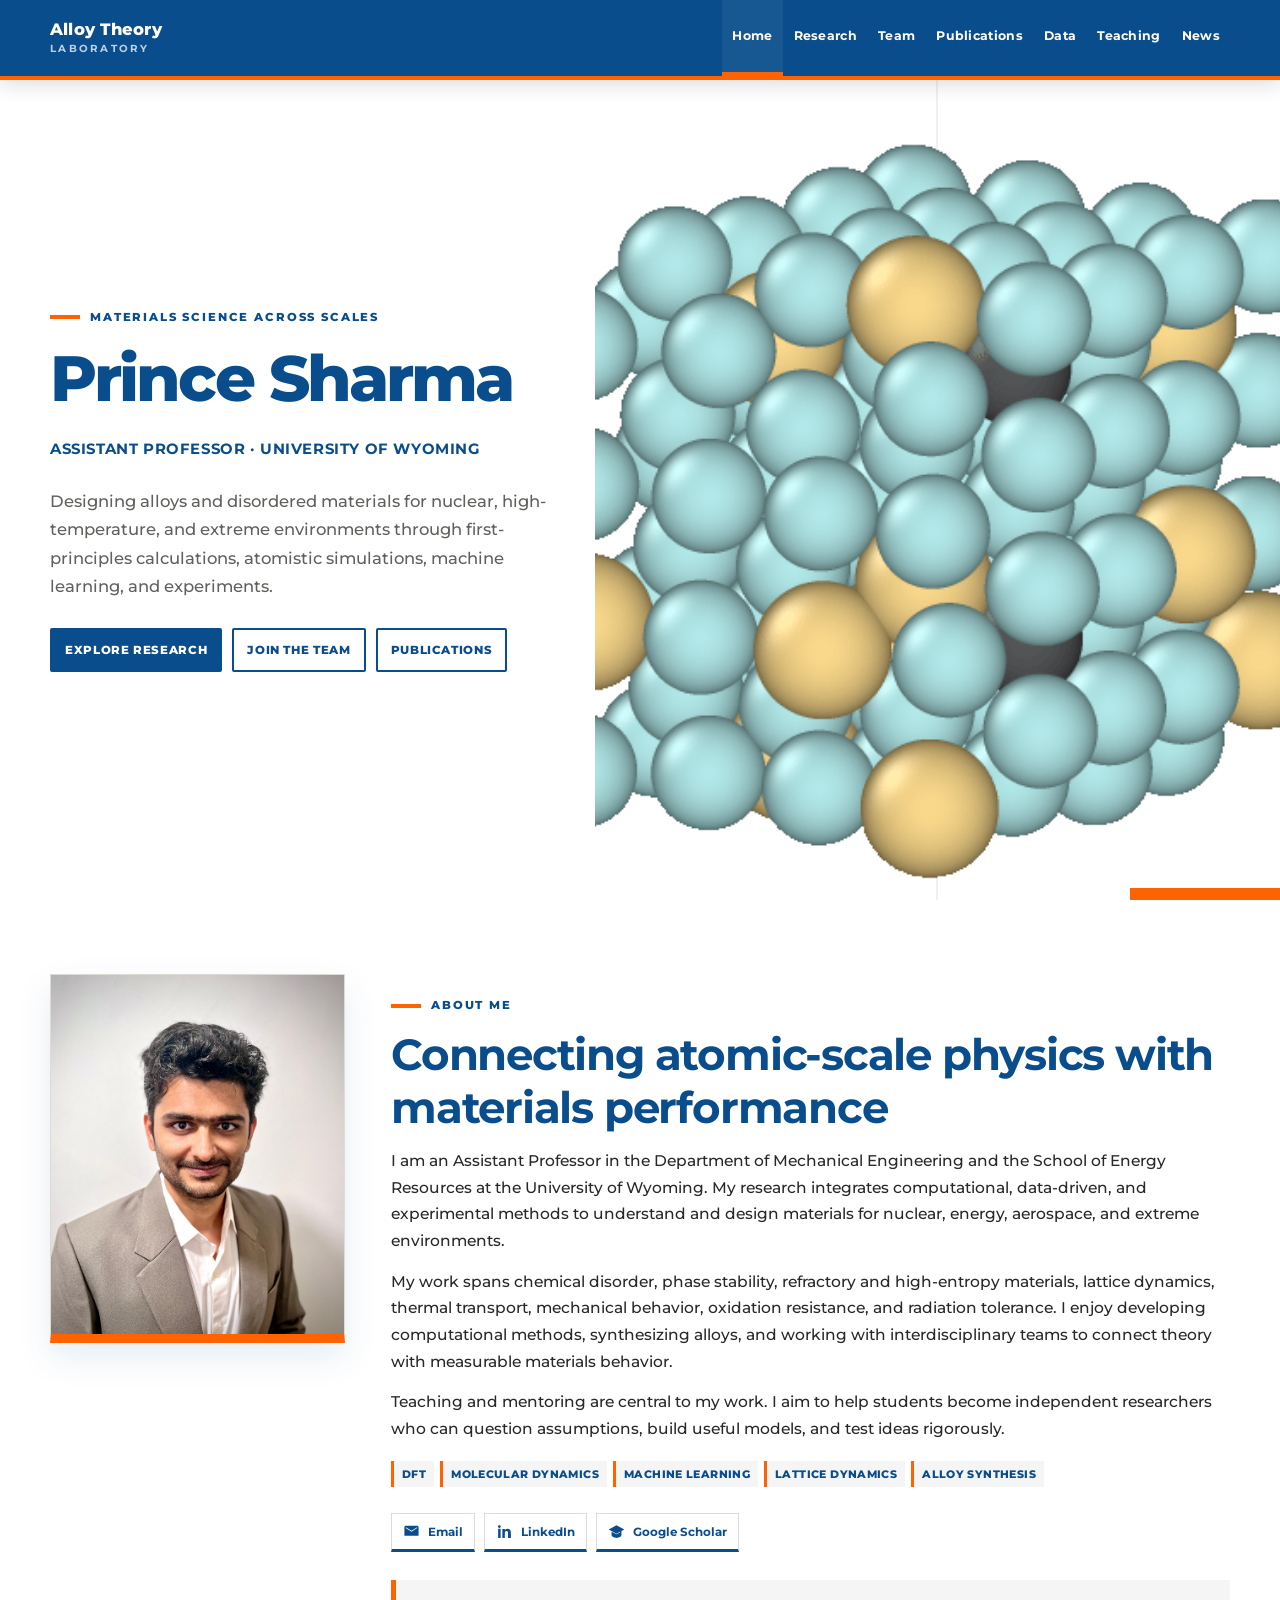
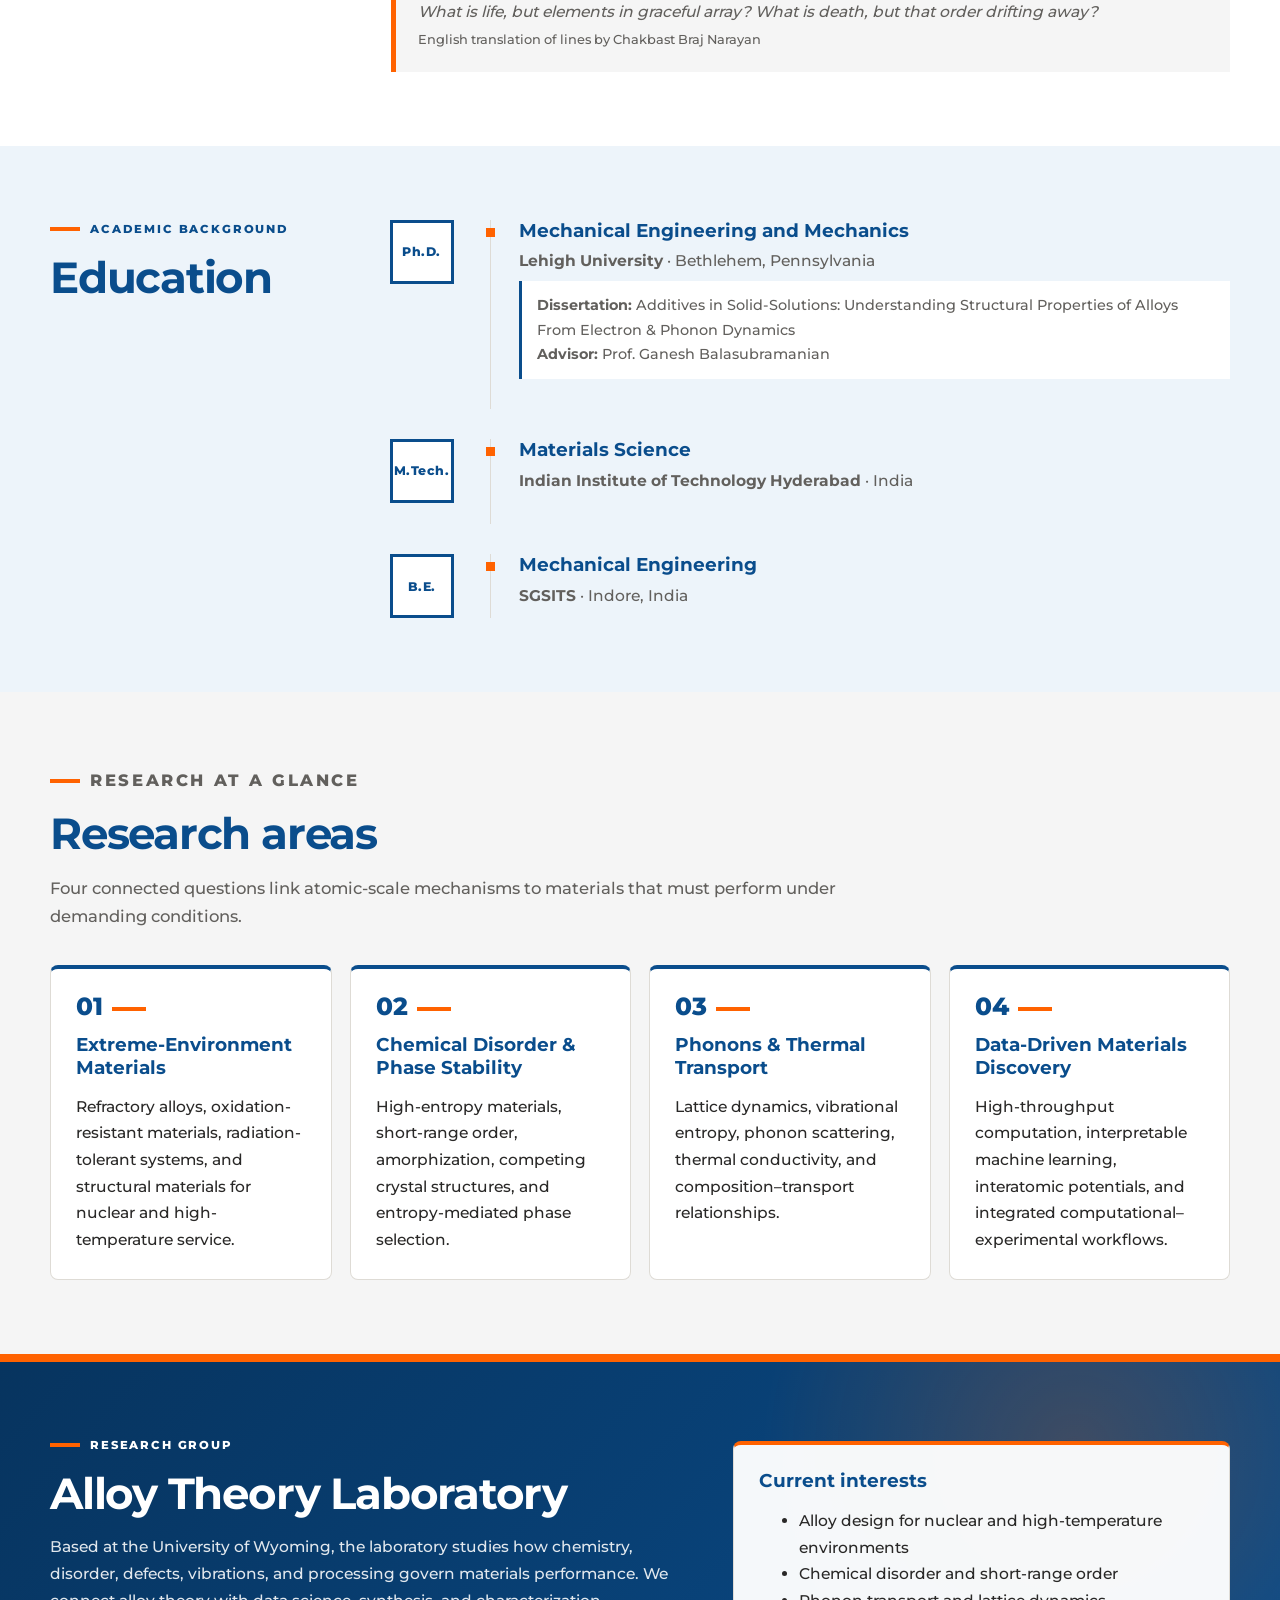
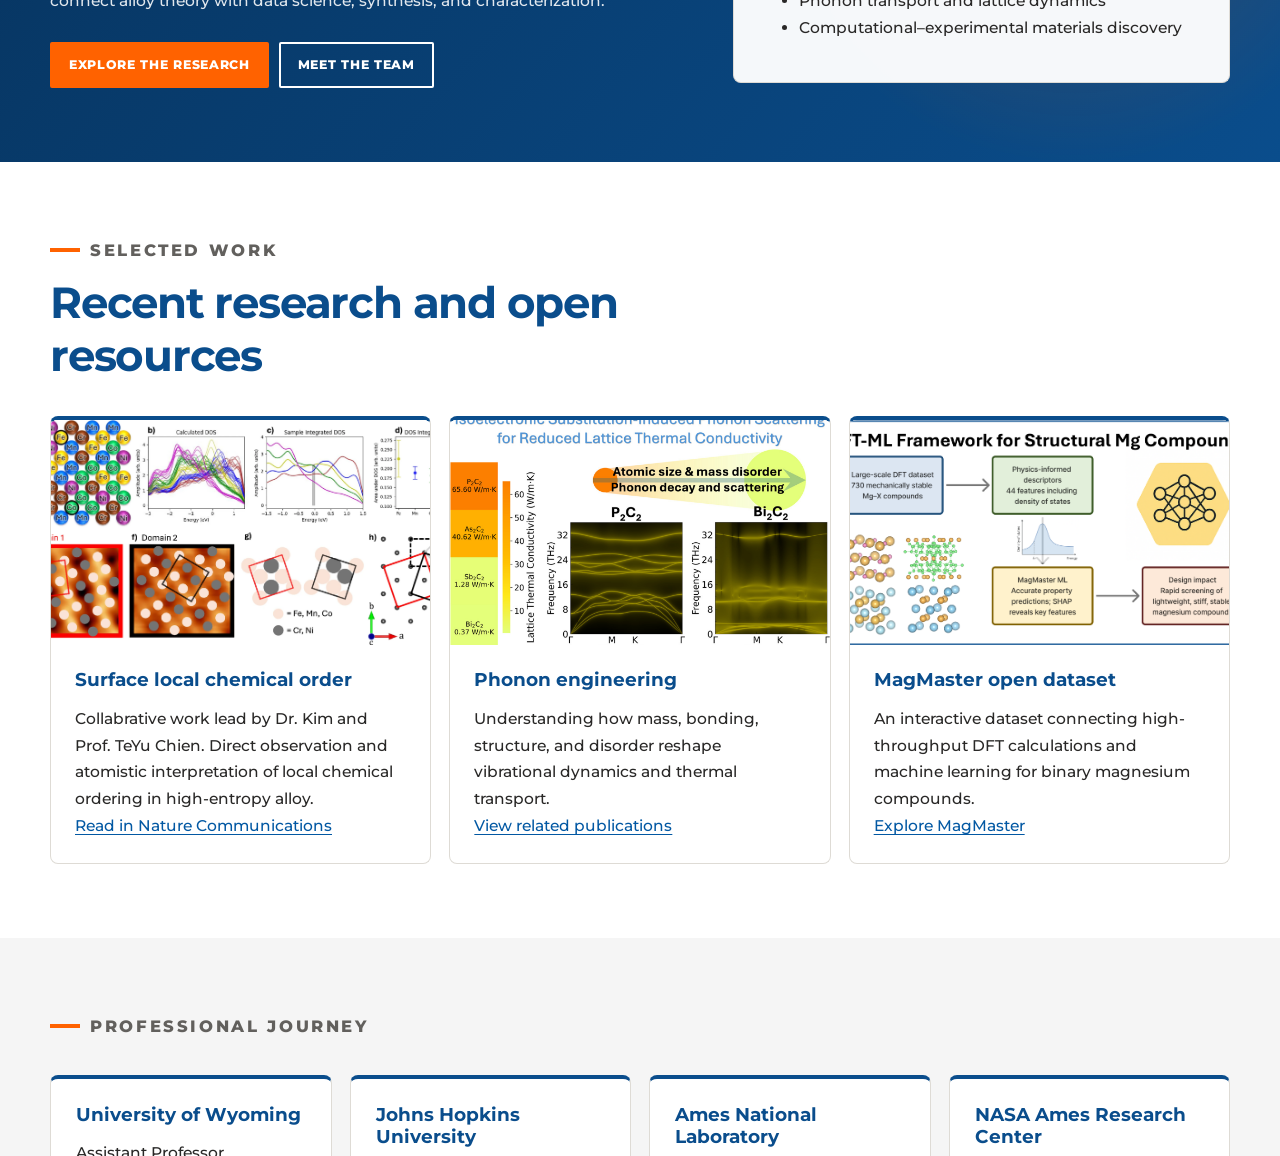
==== about.html @ caf5e88b "Add files via upload" ====
<!DOCTYPE html>
<html lang="en">
<head>

    <!-- Google tag (gtag.js) -->
    <script async src="https://www.googletagmanager.com/gtag/js?id=G-FSVHR3P86E"></script>
    <script>
      window.dataLayer = window.dataLayer || [];
      function gtag(){dataLayer.push(arguments);}
      gtag('js', new Date());
      gtag('config', 'G-FSVHR3P86E');
    </script>
    <!-- Google tag (gtag.js) -->
 
    <meta charset="UTF-8">
    <meta name="viewport" content="width=device-width, initial-scale=1.0">
    <title>About | Alloy Theory Laboratory</title>
    <meta name="robots" content="noindex">
    <link rel="canonical" href="https://pshatom.github.io/#about">
    <meta http-equiv="refresh" content="0; url=index.html#about">
    <link rel="stylesheet" href="site.css">
</head>
<body data-page="home">
    <div data-site-header></div>
    <main id="main-content" class="page-shell"><div class="redirect-card"><h1>About Prince Sharma</h1><p>The profile is now part of the home page.</p><a class="button" href="index.html#about">Continue to About</a></div></main>
    <div data-site-footer></div>
    <script src="site.js"></script>
</body>
</html>
---- site.css ----
@font-face {
    font-family: "Montserrat";
    src: url("assets/fonts/Montserrat-Medium.ttf") format("truetype");
    font-weight: 500;
    font-style: normal;
    font-display: swap;
}

@font-face {
    font-family: "Montserrat";
    src: url("assets/fonts/Montserrat-SemiBold.ttf") format("truetype");
    font-weight: 600;
    font-style: normal;
    font-display: swap;
}

@font-face {
    font-family: "Montserrat";
    src: url("assets/fonts/Montserrat-Bold.ttf") format("truetype");
    font-weight: 700;
    font-style: normal;
    font-display: swap;
}

@font-face {
    font-family: "Montserrat";
    src: url("assets/fonts/Montserrat-ExtraBold.ttf") format("truetype");
    font-weight: 800;
    font-style: normal;
    font-display: swap;
}

:root {
    --brand: #492f24;
    --brand-deep: #302018;
    --brand-soft: #6a493d;
    --accent: #ffc425;
    --accent-ink: #492f24;
    --link: #0258a3;
    --midnight: #2a3e60;
    --robin: #5ea3a3;
    --ink: #292827;
    --muted: #62605d;
    --line: #dedbd5;
    --surface: #ffffff;
    --surface-soft: #f5f5f5;
    --surface-warm: #f7f2ea;
    --shadow: 0 14px 32px rgba(73, 47, 36, 0.09);
    --radius: 8px;
    --max-width: 1180px;
}

body.home-theme {
    --brand: #0a4d8c;
    --brand-deep: #07345f;
    --brand-soft: #2b6ea9;
    --accent: #ff6200;
    --accent-ink: #ffffff;
    --surface-warm: #edf4fa;
    --shadow: 0 14px 32px rgba(10, 77, 140, 0.1);
}

* {
    box-sizing: border-box;
}

html {
    scroll-behavior: smooth;
    scroll-padding-top: 92px;
}

body {
    margin: 0;
    color: var(--ink);
    background: #fff;
    font-family: "Montserrat", Arial, Helvetica, sans-serif;
    font-size: 15.5px;
    font-weight: 500;
    line-height: 1.72;
}

img,
svg {
    display: block;
    max-width: 100%;
}

a {
    color: var(--link);
    text-decoration-thickness: 1px;
    text-underline-offset: 3px;
}

a:hover {
    color: var(--brand);
}

button,
input,
select {
    font: inherit;
}

:focus-visible {
    outline: 3px solid var(--accent);
    outline-offset: 3px;
}

[data-site-header] {
    display: contents;
}

.skip-link {
    position: fixed;
    top: 8px;
    left: 8px;
    z-index: 1000;
    padding: 10px 14px;
    color: #fff;
    background: #000;
    transform: translateY(-150%);
}

.skip-link:focus {
    transform: translateY(0);
}

.site-header {
    position: sticky;
    top: 0;
    z-index: 100;
    color: #fff;
    background: #492f24;
    border-bottom: 4px solid #ffc425;
    box-shadow: 0 5px 18px rgba(31, 20, 15, 0.14);
}

body.home-theme .site-header {
    background: var(--brand);
    border-bottom-color: var(--accent);
}

.header-inner {
    display: flex;
    align-items: center;
    justify-content: space-between;
    width: min(var(--max-width), calc(100% - 40px));
    min-height: 76px;
    margin: 0 auto;
    gap: 24px;
}

.site-name {
    display: grid;
    gap: 0;
    color: #fff;
    text-decoration: none;
    line-height: 1.05;
    white-space: nowrap;
}

.site-name:hover {
    color: #fff;
}

.brand-primary {
    font-size: 1.03rem;
    font-weight: 800;
    letter-spacing: 0.015em;
}

.brand-secondary {
    margin-top: 5px;
    color: #ffc425;
    font-size: 0.64rem;
    font-weight: 700;
    letter-spacing: 0.22em;
    text-transform: uppercase;
}

body.home-theme .brand-secondary {
    color: #fff;
    opacity: 0.74;
}

.nav-toggle {
    display: none;
    min-height: 40px;
    padding: 7px 11px;
    border: 1px solid rgba(255, 255, 255, 0.64);
    border-radius: 2px;
    color: #fff;
    background: transparent;
    cursor: pointer;
    font-size: 0.8rem;
    font-weight: 700;
    letter-spacing: 0.06em;
    text-transform: uppercase;
}

.site-nav {
    display: flex;
    align-items: stretch;
    gap: 1px;
}

.site-nav a {
    display: flex;
    align-items: center;
    min-height: 76px;
    padding: 0 10px;
    border-bottom: 4px solid transparent;
    color: #fff;
    text-decoration: none;
    font-size: 0.78rem;
    font-weight: 700;
    letter-spacing: 0.025em;
}

.site-nav a:hover,
.site-nav a[aria-current="page"] {
    color: #ffc425;
    border-bottom-color: #ffc425;
    background: rgba(255, 255, 255, 0.055);
}

body.home-theme .site-nav a:hover,
body.home-theme .site-nav a[aria-current="page"] {
    color: #fff;
    border-bottom-color: var(--accent);
}

main {
    min-height: 65vh;
}

.page-shell,
.section-inner {
    width: min(var(--max-width), calc(100% - 40px));
    margin: 0 auto;
}

.page-shell {
    padding: 58px 0 76px;
}

.section-block {
    padding: 74px 0;
}

.section-block.alt {
    background: var(--surface-soft);
}

.section-block.tint {
    background: var(--surface-warm);
}

.eyebrow {
    display: flex;
    align-items: center;
    gap: 10px;
    margin: 0 0 12px;
    color: var(--brand);
    font-size: 0.72rem;
    font-weight: 800;
    letter-spacing: 0.16em;
    text-transform: uppercase;
}

.eyebrow::before {
    width: 30px;
    height: 4px;
    content: "";
    background: var(--accent);
}

h1,
h2,
h3,
h4 {
    margin: 0;
    color: var(--brand);
    font-weight: 700;
    line-height: 1.22;
}

h1 {
    font-size: clamp(2.55rem, 5vw, 4.8rem);
    font-weight: 800;
    letter-spacing: -0.045em;
}

h2 {
    font-size: clamp(1.85rem, 3.4vw, 2.8rem);
    letter-spacing: -0.028em;
}

h3 {
    font-size: 1.16rem;
}

h4 {
    font-size: 1rem;
}

p {
    margin: 14px 0 0;
}

.section-heading {
    max-width: 790px;
    margin-bottom: 34px;
}

.section-heading p,
.page-intro,
.lead {
    color: var(--muted);
    font-size: 1.03rem;
}

.hero-home {
    display: grid;
    grid-template-columns: minmax(0, 0.93fr) minmax(440px, 1.07fr);
    min-height: calc(100vh - 80px);
    background:
        linear-gradient(90deg, transparent 0 49.8%, rgba(10, 77, 140, 0.08) 49.8% 50%, transparent 50%),
        #fff;
}

.hero-copy {
    display: flex;
    align-items: center;
    padding: 72px 0 72px max(20px, calc((100vw - var(--max-width)) / 2));
}

.hero-copy-inner {
    max-width: 630px;
    padding-right: 48px;
}

.hero-copy h1 {
    color: var(--brand);
}

.hero-copy .role-line {
    margin: 20px 0 0;
    color: var(--brand);
    font-size: 0.93rem;
    font-weight: 700;
    letter-spacing: 0.04em;
    text-transform: uppercase;
}

.hero-copy .lead {
    max-width: 650px;
    margin-top: 24px;
}

.hero-media {
    position: relative;
    min-height: 560px;
    background: #071522;
    overflow: hidden;
}

.hero-media::after {
    position: absolute;
    right: 0;
    bottom: 0;
    width: 150px;
    height: 12px;
    content: "";
    background: var(--accent);
}

.hero-media img {
    width: 100%;
    height: 100%;
    object-fit: cover;
}

.button-row {
    display: flex;
    flex-wrap: wrap;
    gap: 10px;
    margin-top: 28px;
}

.button,
button.button {
    display: inline-flex;
    align-items: center;
    justify-content: center;
    min-height: 44px;
    padding: 10px 17px;
    border: 2px solid var(--brand);
    border-radius: 2px;
    color: #fff;
    background: var(--brand);
    text-decoration: none;
    font-size: 0.78rem;
    font-weight: 800;
    letter-spacing: 0.055em;
    text-transform: uppercase;
    cursor: pointer;
}

.button:hover {
    color: var(--accent-ink);
    border-color: var(--accent);
    background: var(--accent);
}

.button.secondary {
    color: var(--brand);
    background: transparent;
}

.button.secondary:hover {
    color: var(--accent-ink);
}

.button.small {
    min-height: 34px;
    padding: 5px 10px;
    font-size: 0.7rem;
}

.hero-copy .button {
    padding-inline: 13px;
    font-size: 0.73rem;
}

.social-actions {
    display: flex;
    flex-wrap: wrap;
    gap: 9px;
    margin-top: 26px;
}

.social-action {
    display: inline-flex;
    align-items: center;
    gap: 8px;
    min-height: 39px;
    padding: 7px 11px;
    border: 1px solid var(--line);
    border-bottom: 3px solid var(--brand);
    color: var(--brand);
    background: #fff;
    text-decoration: none;
    font-size: 0.74rem;
    font-weight: 700;
}

.social-action:hover {
    color: var(--brand);
    border-bottom-color: var(--accent);
    background: var(--surface-soft);
}

.social-action svg {
    width: 17px;
    height: 17px;
    fill: currentColor;
}

.about-grid,
.feature-split {
    display: grid;
    grid-template-columns: 295px minmax(0, 1fr);
    align-items: start;
    gap: 46px;
}

.feature-split {
    grid-template-columns: minmax(0, 1fr) minmax(320px, 0.78fr);
    align-items: center;
}

.headshot {
    width: 100%;
    aspect-ratio: 4 / 5;
    border: 1px solid var(--line);
    border-bottom: 9px solid var(--accent);
    border-radius: 0;
    object-fit: cover;
    box-shadow: var(--shadow);
}

.about-copy p:first-of-type {
    margin-top: 22px;
}

.quote {
    margin-top: 28px;
    padding: 19px 22px;
    border-left: 5px solid var(--accent);
    color: var(--muted);
    background: var(--surface-soft);
}

.education-layout {
    display: grid;
    grid-template-columns: minmax(220px, 0.34fr) minmax(0, 1fr);
    gap: 54px;
}

.education-intro {
    position: sticky;
    top: 115px;
    align-self: start;
}

.degree-list {
    display: grid;
    gap: 0;
}

.degree-item {
    display: grid;
    grid-template-columns: 78px minmax(0, 1fr);
    gap: 22px;
    padding: 0 0 30px;
}

.degree-item:last-child {
    padding-bottom: 0;
}

.degree-mark {
    display: flex;
    align-items: center;
    justify-content: center;
    width: 64px;
    height: 64px;
    border: 3px solid var(--brand);
    color: var(--brand);
    background: #fff;
    font-size: 0.78rem;
    font-weight: 800;
    letter-spacing: 0.04em;
}

.degree-copy {
    position: relative;
    padding: 0 0 30px 28px;
    border-left: 1px solid var(--line);
}

.degree-copy::before {
    position: absolute;
    top: 8px;
    left: -5px;
    width: 9px;
    height: 9px;
    content: "";
    background: var(--accent);
}

.degree-item:last-child .degree-copy {
    padding-bottom: 0;
}

.degree-copy p {
    margin-top: 6px;
    color: var(--muted);
}

.degree-detail {
    padding: 12px 15px;
    border-left: 3px solid var(--brand);
    background: #fff;
    font-size: 0.9rem;
}

.card-grid {
    display: grid;
    grid-template-columns: repeat(3, minmax(0, 1fr));
    gap: 18px;
}

.card-grid.two {
    grid-template-columns: repeat(2, minmax(0, 1fr));
}

.card-grid.four {
    grid-template-columns: repeat(4, minmax(0, 1fr));
}

.card {
    position: relative;
    padding: 25px;
    border: 1px solid var(--line);
    border-top: 4px solid var(--brand);
    border-radius: var(--radius);
    background: var(--surface);
}

.card:hover {
    border-top-color: var(--accent);
    box-shadow: var(--shadow);
    transform: translateY(-2px);
}

.card p:last-child {
    margin-bottom: 0;
}

.card-number {
    display: block;
    margin-bottom: 16px;
    color: var(--brand);
    font-size: 1.55rem;
    font-weight: 800;
    line-height: 1;
}

.card-number::after {
    display: inline-block;
    width: 34px;
    height: 4px;
    margin: 0 0 4px 9px;
    content: "";
    background: var(--accent);
}

.image-card {
    padding: 0;
    overflow: hidden;
}

.image-card img {
    width: 100%;
    height: 225px;
    object-fit: cover;
    background: var(--surface-soft);
}

.image-card .card-body {
    padding: 24px;
}

.lab-feature {
    position: relative;
    color: #fff;
    background:
        linear-gradient(120deg, rgba(48, 32, 24, 0.96), rgba(73, 47, 36, 0.9)),
        url("assets/uw/UW-Campus-Summer.jpg") center / cover;
    border-top: 8px solid #ffc425;
}

.lab-feature h2,
.lab-feature h3 {
    color: #fff;
}

.lab-feature .eyebrow {
    color: #ffc425;
}

.lab-feature p {
    color: rgba(255, 255, 255, 0.88);
}

.lab-feature .button {
    color: #492f24;
    border-color: #ffc425;
    background: #ffc425;
}

.lab-feature .button.secondary {
    color: #fff;
    border-color: #fff;
    background: transparent;
}

.lab-feature .card {
    color: var(--ink);
    border-top-color: #ffc425;
    background: rgba(255, 255, 255, 0.96);
}

.lab-feature .card h3 {
    color: #492f24;
}

body.home-theme .lab-feature {
    background:
        radial-gradient(circle at 84% 22%, rgba(255, 98, 0, 0.22), transparent 28%),
        linear-gradient(132deg, #07345f, #0a4d8c);
    border-top-color: #ff6200;
}

body.home-theme .lab-feature .eyebrow {
    color: #fff;
}

body.home-theme .lab-feature .button {
    color: #fff;
    border-color: #ff6200;
    background: #ff6200;
}

body.home-theme .lab-feature .button.secondary {
    color: #fff;
    border-color: #fff;
    background: transparent;
}

body.home-theme .lab-feature .card {
    border-top-color: #ff6200;
}

body.home-theme .lab-feature .card h3 {
    color: #0a4d8c;
}

.page-hero {
    position: relative;
    padding: 88px 0 74px;
    color: #fff;
    background:
        radial-gradient(circle at 82% 26%, rgba(255, 196, 37, 0.22) 0 4px, transparent 5px),
        radial-gradient(circle at 90% 58%, rgba(255, 196, 37, 0.16) 0 8px, transparent 9px),
        linear-gradient(132deg, #302018, #492f24);
    background-size: 54px 54px, 88px 88px, auto;
    border-bottom: 8px solid #ffc425;
    overflow: hidden;
}

body[data-page="team"] .page-hero {
    background:
        linear-gradient(90deg, rgba(48, 32, 24, 0.96) 0 42%, rgba(48, 32, 24, 0.68) 70%, rgba(48, 32, 24, 0.5)),
        url("assets/uw/UW-Campus-Summer-1.jpg") center 42% / cover;
}

body[data-page="teaching"] .page-hero {
    background:
        linear-gradient(90deg, rgba(48, 32, 24, 0.96) 0 42%, rgba(48, 32, 24, 0.63) 74%, rgba(48, 32, 24, 0.44)),
        url("assets/uw/UW-Campus-Summer-full.jpg") center 48% / cover;
}

body[data-page="news"] .page-hero {
    background:
        linear-gradient(90deg, rgba(48, 32, 24, 0.96) 0 42%, rgba(48, 32, 24, 0.62) 72%, rgba(48, 32, 24, 0.4)),
        url("assets/uw/UW-Campus-Winter.jpg") center 48% / cover;
}

.page-hero h1,
.page-hero h2 {
    max-width: 900px;
    color: #fff;
}

.page-hero .eyebrow {
    color: #ffc425;
}

.page-hero .lead {
    max-width: 820px;
    margin-top: 20px;
    color: rgba(255, 255, 255, 0.88);
}

.page-hero .button {
    color: #492f24;
    border-color: #ffc425;
    background: #ffc425;
}

.page-hero .button.secondary {
    color: #fff;
    border-color: rgba(255, 255, 255, 0.78);
    background: transparent;
}

.anchor-nav {
    display: flex;
    flex-wrap: wrap;
    gap: 8px;
    margin-top: 28px;
}

.anchor-nav a {
    padding: 7px 11px;
    border: 1px solid rgba(255, 255, 255, 0.48);
    border-radius: 2px;
    color: #fff;
    text-decoration: none;
    font-size: 0.74rem;
    font-weight: 700;
    letter-spacing: 0.035em;
}

.anchor-nav a:hover {
    color: #492f24;
    border-color: #ffc425;
    background: #ffc425;
}

.research-project {
    display: grid;
    grid-template-columns: minmax(0, 1.04fr) minmax(350px, 0.96fr);
    gap: 42px;
    align-items: center;
    padding: 38px 0;
    border-top: 1px solid var(--line);
}

.research-project:first-of-type {
    border-top: 0;
}

.research-project:nth-child(even) .research-visual {
    order: -1;
}

.research-project p {
    color: var(--muted);
}

.research-visual {
    position: relative;
}

.research-visual::before {
    position: absolute;
    top: -10px;
    right: -10px;
    width: 62px;
    height: 62px;
    content: "";
    border-top: 8px solid var(--accent);
    border-right: 8px solid var(--accent);
}

.research-visual img {
    width: 100%;
    max-height: 340px;
    border: 1px solid var(--line);
    object-fit: contain;
    background: #fff;
    box-shadow: var(--shadow);
}

.tag-list {
    display: flex;
    flex-wrap: wrap;
    gap: 6px;
    margin-top: 18px;
}

.tag,
.status {
    display: inline-flex;
    align-items: center;
    width: fit-content;
    padding: 4px 8px;
    border-left: 3px solid var(--accent);
    border-radius: 0;
    color: var(--brand);
    background: var(--surface-soft);
    font-size: 0.68rem;
    font-weight: 800;
    letter-spacing: 0.035em;
    text-transform: uppercase;
}

.status.developing {
    color: #6b4500;
    background: #fff1c6;
}

.equipment-grid {
    display: grid;
    grid-template-columns: repeat(3, minmax(0, 1fr));
    gap: 18px;
}

.equipment-card {
    position: relative;
    min-height: 390px;
    padding: 0 24px 24px;
    border: 1px solid #d9d3ca;
    background: #fff;
    overflow: hidden;
}

.equipment-card:hover {
    box-shadow: var(--shadow);
}

.equipment-visual {
    position: relative;
    height: 185px;
    margin: 0 -24px 22px;
    color: #ffc425;
    background:
        linear-gradient(rgba(255, 255, 255, 0.055) 1px, transparent 1px),
        linear-gradient(90deg, rgba(255, 255, 255, 0.055) 1px, transparent 1px),
        #302018;
    background-size: 22px 22px;
    overflow: hidden;
}

.equipment-visual::after {
    position: absolute;
    right: 13px;
    bottom: 8px;
    content: "FACILITY / IMAGE FORTHCOMING";
    color: rgba(255, 255, 255, 0.45);
    font-size: 0.55rem;
    font-weight: 700;
    letter-spacing: 0.12em;
}

.equipment-visual svg {
    width: 100%;
    height: 100%;
    padding: 23px 34px 28px;
    fill: none;
    stroke: currentColor;
    stroke-width: 2.2;
    stroke-linecap: square;
    stroke-linejoin: miter;
}

.equipment-card h3 {
    margin: 12px 0 0;
}

.equipment-card p {
    color: var(--muted);
    font-size: 0.9rem;
}

.capability-card {
    min-height: 290px;
    overflow: hidden;
}

.capability-visual,
.placeholder-visual {
    position: relative;
    min-height: 145px;
    margin: -25px -25px 22px;
    background:
        radial-gradient(circle at 20% 30%, rgba(255, 255, 255, 0.35) 0 3px, transparent 4px),
        radial-gradient(circle at 75% 65%, rgba(255, 255, 255, 0.28) 0 5px, transparent 6px),
        linear-gradient(135deg, #302018, #492f24);
    background-size: 42px 42px, 68px 68px, auto;
    overflow: hidden;
}

.capability-visual::after,
.placeholder-visual::after {
    position: absolute;
    bottom: 16px;
    left: 20px;
    content: attr(data-label);
    color: #fff;
    font-size: 0.95rem;
    font-weight: 800;
}

.gallery-preview {
    display: grid;
    grid-template-columns: repeat(4, minmax(0, 1fr));
    gap: 14px;
}

.gallery-tile {
    position: relative;
    min-height: 280px;
    border-bottom: 7px solid var(--accent);
    color: #fff;
    background-position: center;
    background-size: cover;
    overflow: hidden;
}

.gallery-tile::before {
    position: absolute;
    inset: 0;
    content: "";
    background: linear-gradient(180deg, rgba(0, 0, 0, 0.03) 14%, rgba(25, 16, 12, 0.9));
}

.gallery-tile .tile-copy {
    position: absolute;
    right: 18px;
    bottom: 18px;
    left: 18px;
}

.gallery-tile h3 {
    color: #fff;
}

.gallery-tile p {
    margin-top: 6px;
    color: rgba(255, 255, 255, 0.84);
    font-size: 0.82rem;
}

.team-row {
    display: grid;
    grid-template-columns: 205px minmax(0, 1fr);
    gap: 22px;
    margin-bottom: 24px;
}

.team-label {
    display: flex;
    align-items: center;
    min-height: 176px;
    padding: 24px;
    color: #fff;
    background: #492f24;
    border-bottom: 7px solid #ffc425;
}

.team-label h2,
.team-label h3 {
    color: #fff;
}

.team-label h2 {
    font-size: clamp(1.22rem, 1.8vw, 1.55rem);
    overflow-wrap: anywhere;
}

.people-grid {
    display: grid;
    grid-template-columns: repeat(auto-fit, minmax(310px, 1fr));
    gap: 16px;
}

.person-card {
    display: flex;
    align-items: center;
    min-height: 176px;
    gap: 24px;
}

.person-photo {
    width: 136px;
    height: 136px;
    flex: 0 0 136px;
    border: 1px solid var(--line);
    border-bottom: 6px solid var(--accent);
    border-radius: 0;
    object-fit: cover;
}

.person-role {
    margin-top: 6px;
    color: #6b4500;
    font-size: 0.74rem;
    font-weight: 800;
    letter-spacing: 0.03em;
    text-transform: uppercase;
}

.person-card p {
    margin-top: 5px;
    color: var(--muted);
    font-size: 0.88rem;
}

.person-links {
    display: flex;
    gap: 8px;
    margin-top: 12px;
}

.person-links a {
    display: inline-flex;
    align-items: center;
    justify-content: center;
    width: 34px;
    height: 34px;
    border: 1px solid var(--line);
    color: var(--brand);
    background: #fff;
}

.person-links svg {
    width: 16px;
    height: 16px;
    fill: currentColor;
}

.opportunity-box {
    padding: 32px;
    border: 1px solid var(--line);
    border-left: 8px solid var(--accent);
    background: #fff;
}

.course-feature,
.news-feature {
    display: grid;
    grid-template-columns: minmax(0, 1fr) minmax(280px, 0.72fr);
    gap: 26px;
    align-items: stretch;
}

.course-card {
    display: flex;
    min-height: 280px;
    flex-direction: column;
    justify-content: space-between;
    border-top-color: var(--accent);
}

.course-code {
    margin: 10px 0 8px;
    color: var(--muted);
    font-size: 0.76rem;
    font-weight: 800;
    letter-spacing: 0.08em;
    text-transform: uppercase;
}

.teaching-principles {
    display: grid;
    grid-template-columns: repeat(3, minmax(0, 1fr));
    gap: 18px;
    margin-top: 28px;
}

.principle {
    padding: 22px;
    border-top: 5px solid var(--accent);
    background: var(--surface-soft);
}

.news-feature img {
    width: 100%;
    max-height: 330px;
    border: 1px solid var(--line);
    border-bottom: 7px solid var(--accent);
    object-fit: contain;
    background: #fff;
    box-shadow: var(--shadow);
}

.timeline {
    position: relative;
    margin: 0;
    padding: 0;
    list-style: none;
}

.timeline::before {
    position: absolute;
    top: 8px;
    bottom: 8px;
    left: 93px;
    width: 2px;
    content: "";
    background: var(--line);
}

.timeline li {
    display: grid;
    grid-template-columns: 72px minmax(0, 1fr);
    gap: 42px;
    padding: 0 0 30px;
}

.timeline time {
    color: var(--brand);
    font-size: 0.76rem;
    font-weight: 800;
}

.timeline-content {
    position: relative;
}

.timeline-content::before {
    position: absolute;
    top: 5px;
    left: -28px;
    width: 12px;
    height: 12px;
    content: "";
    border: 3px solid #fff;
    background: var(--accent);
    box-shadow: 0 0 0 1px var(--line);
}

.timeline-content p {
    margin-top: 6px;
    color: var(--muted);
}

.link-list {
    display: grid;
    gap: 10px;
    margin: 20px 0 0;
    padding: 0;
    list-style: none;
}

.link-list a {
    display: block;
    padding: 14px 16px;
    border: 1px solid var(--line);
    border-left: 4px solid var(--accent);
    background: #fff;
    text-decoration: none;
    font-weight: 700;
}

.filters {
    display: grid;
    grid-template-columns: minmax(220px, 1.5fr) repeat(2, minmax(160px, 0.6fr));
    gap: 12px;
    padding: 18px;
    border: 1px solid var(--line);
    border-top: 5px solid var(--accent);
    background: var(--surface-soft);
}

.filters label {
    display: grid;
    gap: 6px;
    color: var(--brand);
    font-size: 0.68rem;
    font-weight: 800;
    letter-spacing: 0.07em;
    text-transform: uppercase;
}

.filters input,
.filters select,
.dataset-search input {
    width: 100%;
    min-height: 44px;
    padding: 9px 12px;
    border: 1px solid #aaa39b;
    border-radius: 0;
    color: var(--ink);
    background: #fff;
}

.result-meta {
    margin: 16px 0;
    color: var(--muted);
    font-size: 0.85rem;
}

.publication-list {
    display: grid;
    gap: 13px;
}

.publication-card {
    padding: 22px;
    border: 1px solid var(--line);
    border-left: 6px solid var(--brand);
    background: #fff;
}

.publication-card.featured {
    border-left-color: var(--accent);
    background: linear-gradient(90deg, #fff7dc, #fff 24%);
}

.publication-topline {
    display: flex;
    align-items: flex-start;
    justify-content: space-between;
    gap: 18px;
}

.publication-year {
    flex: 0 0 auto;
    color: var(--brand);
    font-size: 1.15rem;
    font-weight: 800;
}

.publication-authors,
.publication-journal {
    margin-top: 7px;
    color: var(--muted);
    font-size: 0.88rem;
}

.publication-actions {
    display: flex;
    flex-wrap: wrap;
    gap: 7px;
    margin-top: 16px;
}

.publication-actions button {
    padding: 6px 10px;
    border: 1px solid var(--brand);
    border-radius: 0;
    color: var(--brand);
    background: transparent;
    cursor: pointer;
    font-size: 0.72rem;
    font-weight: 700;
}

.publication-actions button:hover {
    color: #fff;
    background: var(--brand);
}

.publication-details {
    margin-top: 14px;
    padding: 14px;
    border-left: 4px solid var(--accent);
    background: var(--surface-soft);
}

.dataset-grid {
    display: grid;
    grid-template-columns: repeat(auto-fit, minmax(280px, 1fr));
    gap: 20px;
}

.dataset-card {
    display: flex;
    min-height: 285px;
    flex-direction: column;
}

.dataset-card .button-row {
    margin-top: auto;
    padding-top: 18px;
}

.dataset-search {
    display: grid;
    grid-template-columns: 1fr auto;
    gap: 10px;
    margin: 24px 0;
}

.table-wrap {
    max-width: 100%;
    overflow-x: auto;
    border: 1px solid var(--line);
}

.data-table {
    width: 100%;
    border-collapse: collapse;
    font-size: 0.84rem;
}

.data-table th,
.data-table td {
    padding: 10px 12px;
    border-bottom: 1px solid var(--line);
    text-align: left;
    white-space: nowrap;
}

.data-table th {
    position: sticky;
    top: 0;
    color: #fff;
    background: #492f24;
}

.pagination {
    display: flex;
    align-items: center;
    justify-content: space-between;
    gap: 12px;
    margin-top: 16px;
}

.notice,
.error-message {
    padding: 16px 18px;
    border-left: 5px solid var(--accent);
    background: var(--surface-soft);
}

.error-message {
    color: #7d1717;
    border-left-color: #b50202;
    background: #fdeaea;
}

.site-footer {
    color: var(--ink);
    background: #fff;
    border-top: 8px solid #ffc425;
}

.footer-inner {
    display: grid;
    grid-template-columns: minmax(260px, 0.9fr) minmax(310px, 1.1fr);
    gap: 56px;
    align-items: center;
    width: min(var(--max-width), calc(100% - 40px));
    margin: 0 auto;
    padding: 42px 0;
}

.uw-signature {
    width: min(100%, 360px);
    height: auto;
}

.footer-identity {
    display: grid;
    gap: 6px;
}

.footer-identity strong {
    color: #492f24;
    font-size: 1.05rem;
    font-weight: 800;
}

.footer-identity p {
    margin: 0;
    color: var(--muted);
    font-size: 0.83rem;
}

.footer-email {
    display: inline-block;
    width: fit-content;
    margin-top: 5px;
    color: #0258a3 !important;
    font-size: 0.9rem;
    font-weight: 800;
}

.footer-links {
    display: flex;
    flex-wrap: wrap;
    gap: 7px 14px;
    margin-top: 12px;
}

.footer-links a {
    color: #492f24;
    font-size: 0.72rem;
    font-weight: 700;
}

.footer-links a:hover {
    color: #0258a3;
}

.footer-bottom {
    padding: 14px 20px;
    color: rgba(255, 255, 255, 0.8);
    background: #492f24;
    text-align: center;
    font-size: 0.68rem;
    letter-spacing: 0.045em;
}

.redirect-card {
    max-width: 650px;
    margin: 80px auto;
    padding: 38px;
    border: 1px solid var(--line);
    border-top: 7px solid var(--accent);
    text-align: center;
    box-shadow: var(--shadow);
}

.visually-hidden {
    position: absolute !important;
    width: 1px !important;
    height: 1px !important;
    padding: 0 !important;
    margin: -1px !important;
    overflow: hidden !important;
    clip: rect(0, 0, 0, 0) !important;
    white-space: nowrap !important;
    border: 0 !important;
}

@media (max-width: 1040px) {
    .nav-toggle {
        display: inline-flex;
    }

    .site-nav {
        position: absolute;
        top: 80px;
        right: 0;
        left: 0;
        display: none;
        flex-direction: column;
        padding: 10px 20px 18px;
        background: #302018;
        box-shadow: 0 14px 24px rgba(0, 0, 0, 0.16);
    }

    body.home-theme .site-nav {
        background: var(--brand-deep);
    }

    .site-nav.open {
        display: flex;
    }

    .site-nav a {
        min-height: 44px;
        padding: 0 10px;
        border-bottom-width: 2px;
    }

    .hero-home {
        grid-template-columns: 1fr;
        min-height: auto;
    }

    .hero-copy {
        padding: 68px max(20px, calc((100vw - var(--max-width)) / 2));
    }

    .hero-copy-inner {
        max-width: 790px;
        padding-right: 0;
    }

    .hero-media {
        min-height: 430px;
        max-height: 570px;
    }

    .card-grid.four,
    .gallery-preview,
    .equipment-grid {
        grid-template-columns: repeat(2, minmax(0, 1fr));
    }

    .card-grid {
        grid-template-columns: repeat(2, minmax(0, 1fr));
    }

    .research-project,
    .feature-split,
    .course-feature,
    .news-feature {
        grid-template-columns: 1fr;
    }

    .research-project:nth-child(even) .research-visual {
        order: initial;
    }
}

@media (max-width: 720px) {
    .header-inner,
    .page-shell,
    .section-inner,
    .footer-inner {
        width: min(100% - 28px, var(--max-width));
    }

    .brand-primary {
        font-size: 0.92rem;
    }

    .brand-secondary {
        font-size: 0.58rem;
    }

    .section-block {
        padding: 54px 0;
    }

    .page-hero {
        padding: 62px 0 54px;
    }

    .hero-media {
        min-height: 320px;
    }

    .about-grid,
    .education-layout,
    .card-grid,
    .card-grid.two,
    .card-grid.four,
    .gallery-preview,
    .equipment-grid,
    .filters,
    .footer-inner,
    .teaching-principles {
        grid-template-columns: 1fr;
    }

    .about-grid {
        gap: 30px;
    }

    .headshot {
        max-width: 285px;
    }

    .education-intro {
        position: static;
    }

    .degree-item {
        grid-template-columns: 62px minmax(0, 1fr);
        gap: 14px;
    }

    .degree-mark {
        width: 55px;
        height: 55px;
    }

    .degree-copy {
        padding-left: 20px;
    }

    .team-row {
        grid-template-columns: 1fr;
    }

    .team-label {
        min-height: auto;
    }

    .person-card {
        align-items: flex-start;
        flex-direction: column;
    }

    .timeline::before {
        left: 6px;
    }

    .timeline li {
        display: block;
        padding: 0 0 28px 30px;
    }

    .timeline-content::before {
        left: -30px;
    }

    .publication-topline {
        display: block;
    }

    .dataset-search {
        grid-template-columns: 1fr;
    }

    .pagination {
        align-items: stretch;
        flex-direction: column;
    }
}

@media (prefers-reduced-motion: reduce) {
    html {
        scroll-behavior: auto;
    }

    .card {
        transition: none;
    }
}
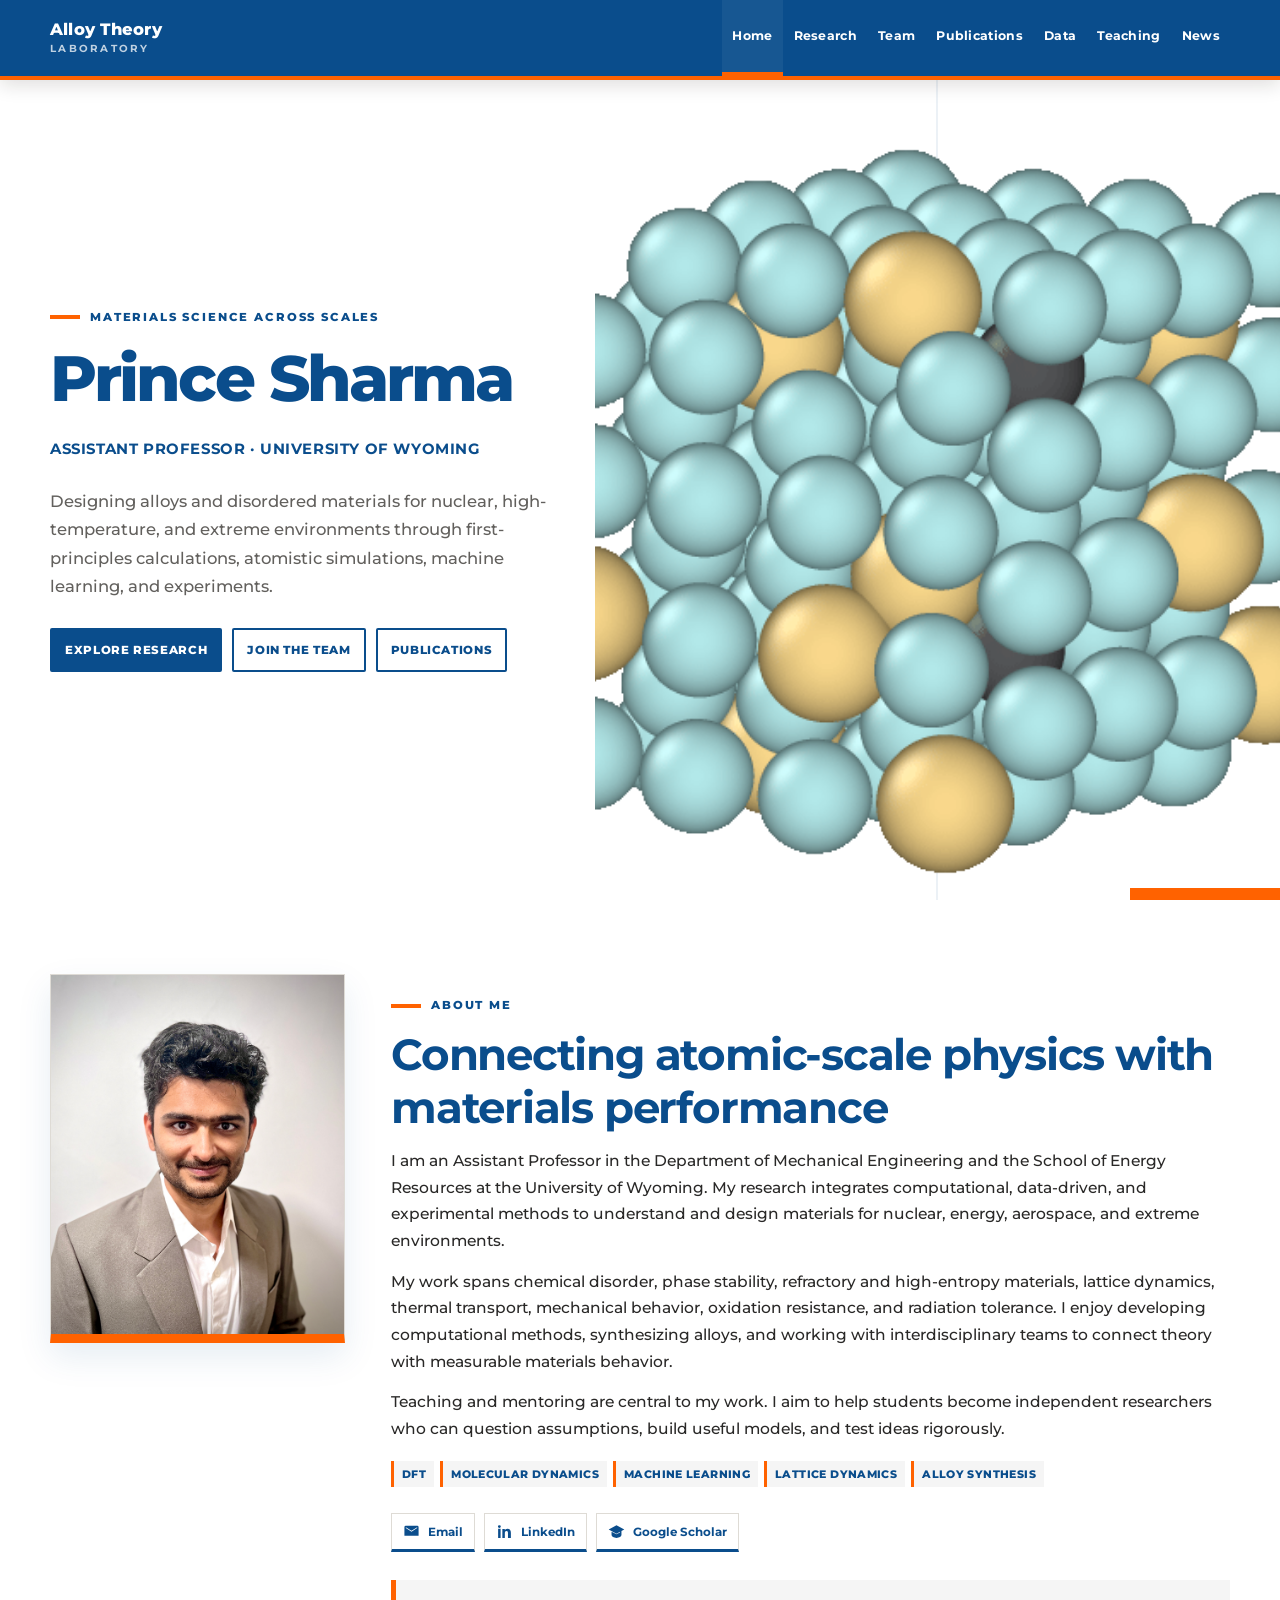
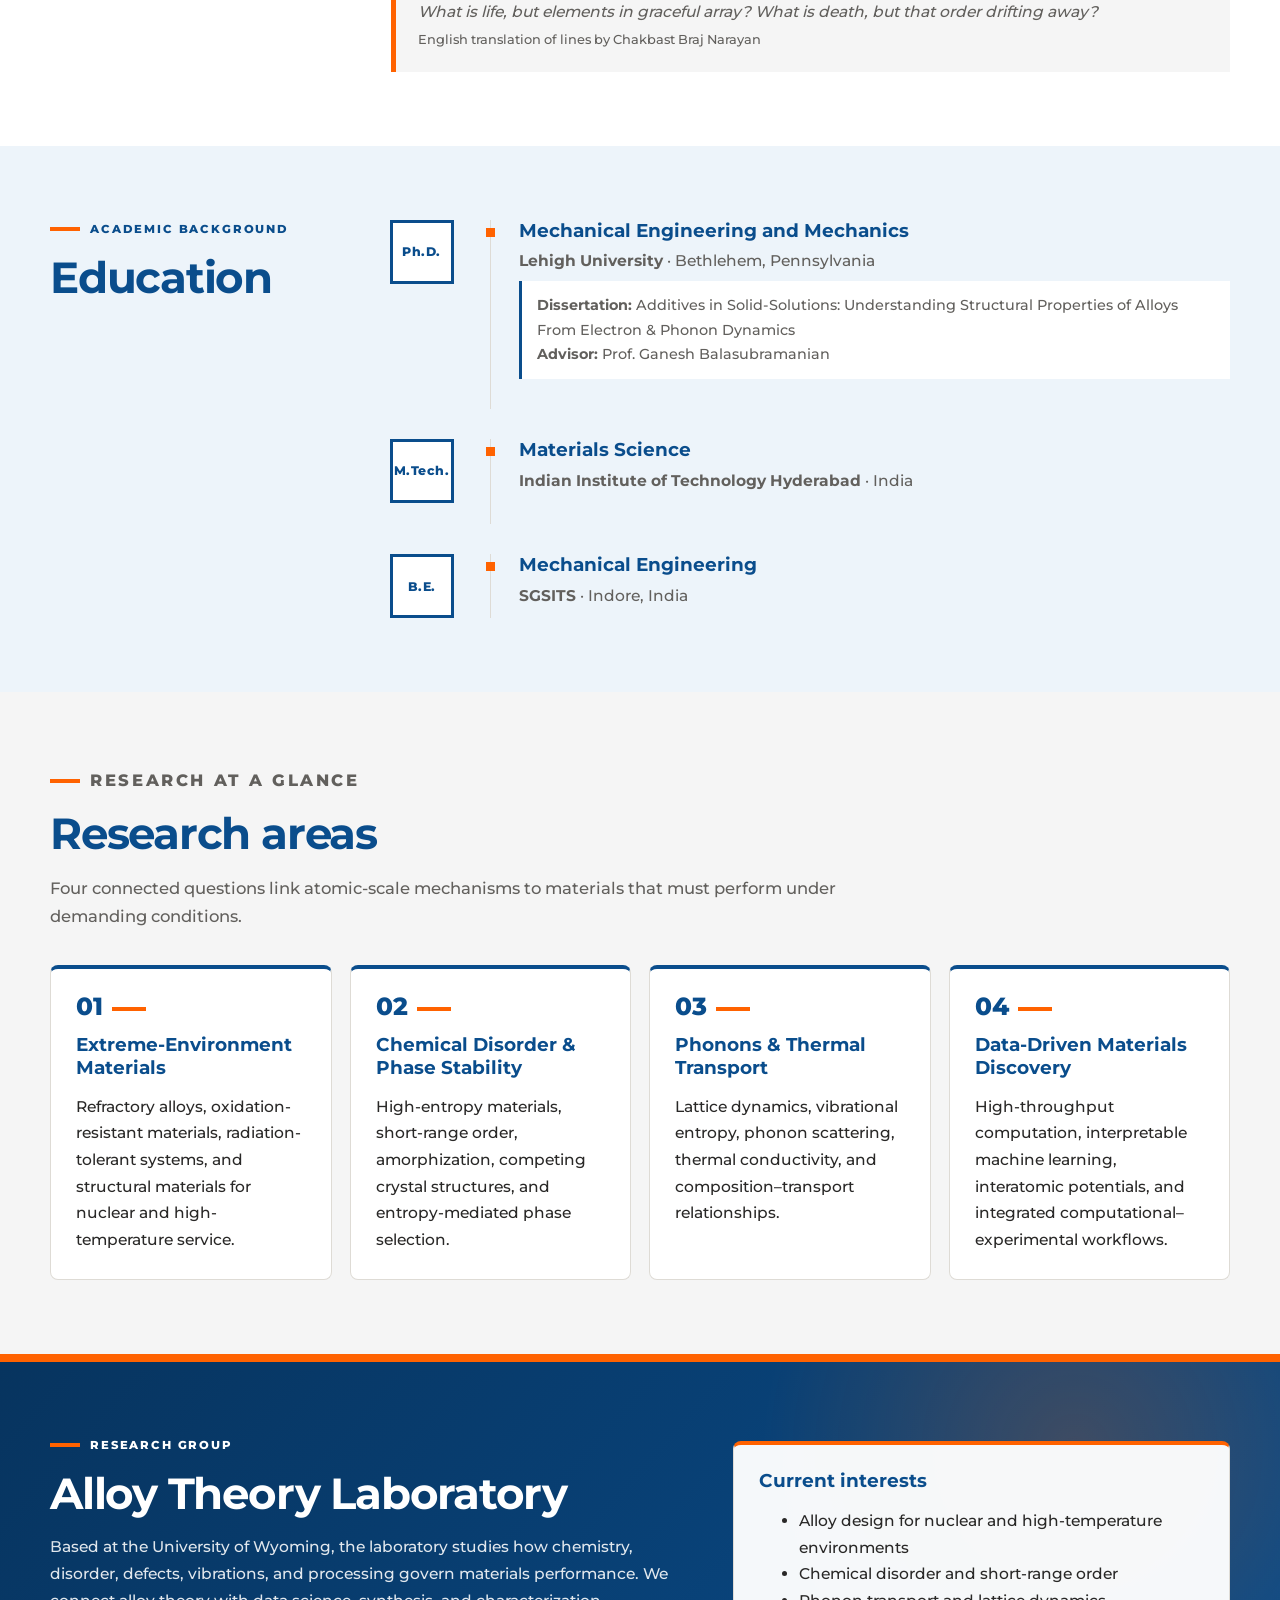
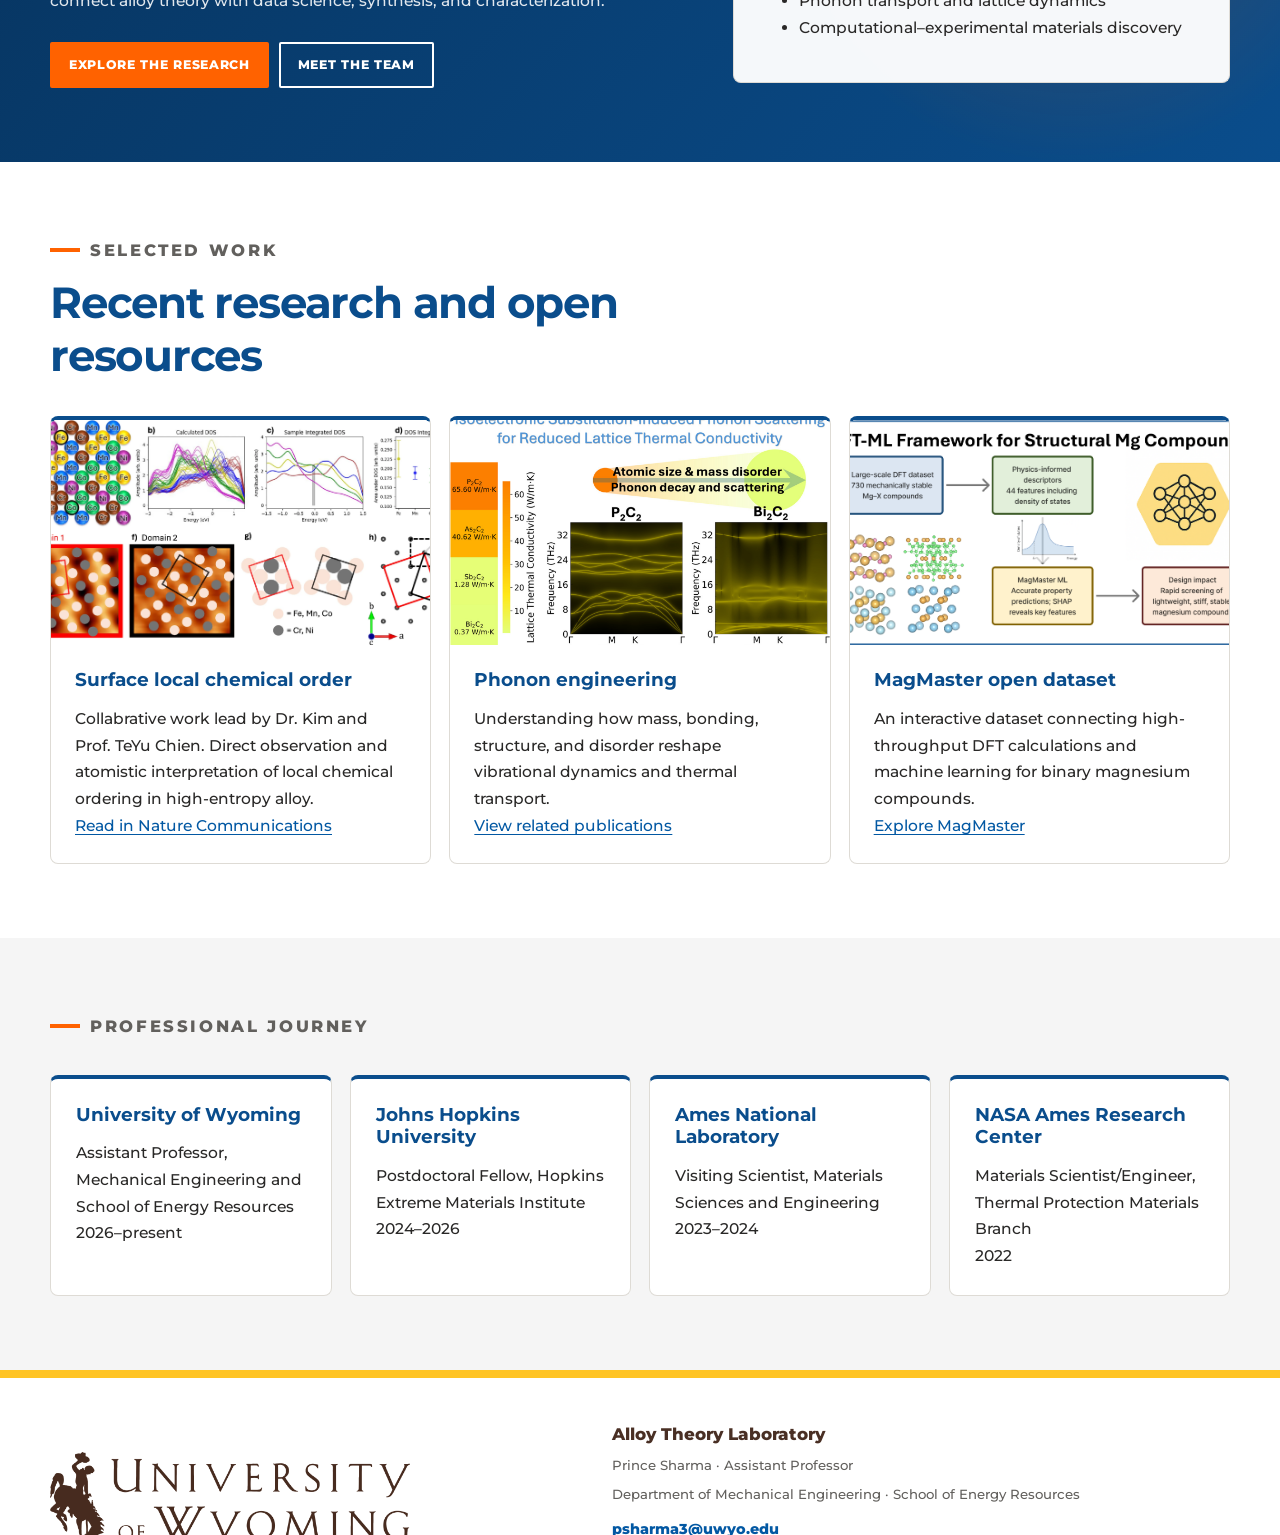
==== commit 399bca2b: "Add files via upload" ====
--- a/about.html
+++ b/about.html
@@ -1,7 +1,6 @@
 <!DOCTYPE html>
 <html lang="en">
 <head>
-
     <!-- Google tag (gtag.js) -->
     <script async src="https://www.googletagmanager.com/gtag/js?id=G-FSVHR3P86E"></script>
     <script>
@@ -10,13 +9,12 @@
       gtag('js', new Date());
       gtag('config', 'G-FSVHR3P86E');
     </script>
-    <!-- Google tag (gtag.js) -->
- 
+
     <meta charset="UTF-8">
     <meta name="viewport" content="width=device-width, initial-scale=1.0">
     <title>About | Alloy Theory Laboratory</title>
     <meta name="robots" content="noindex">
-    <link rel="canonical" href="https://pshatom.github.io/#about">
+    <link rel="canonical" href="https://alloytheorylab.github.io/#about">
     <meta http-equiv="refresh" content="0; url=index.html#about">
     <link rel="stylesheet" href="site.css">
 </head>
